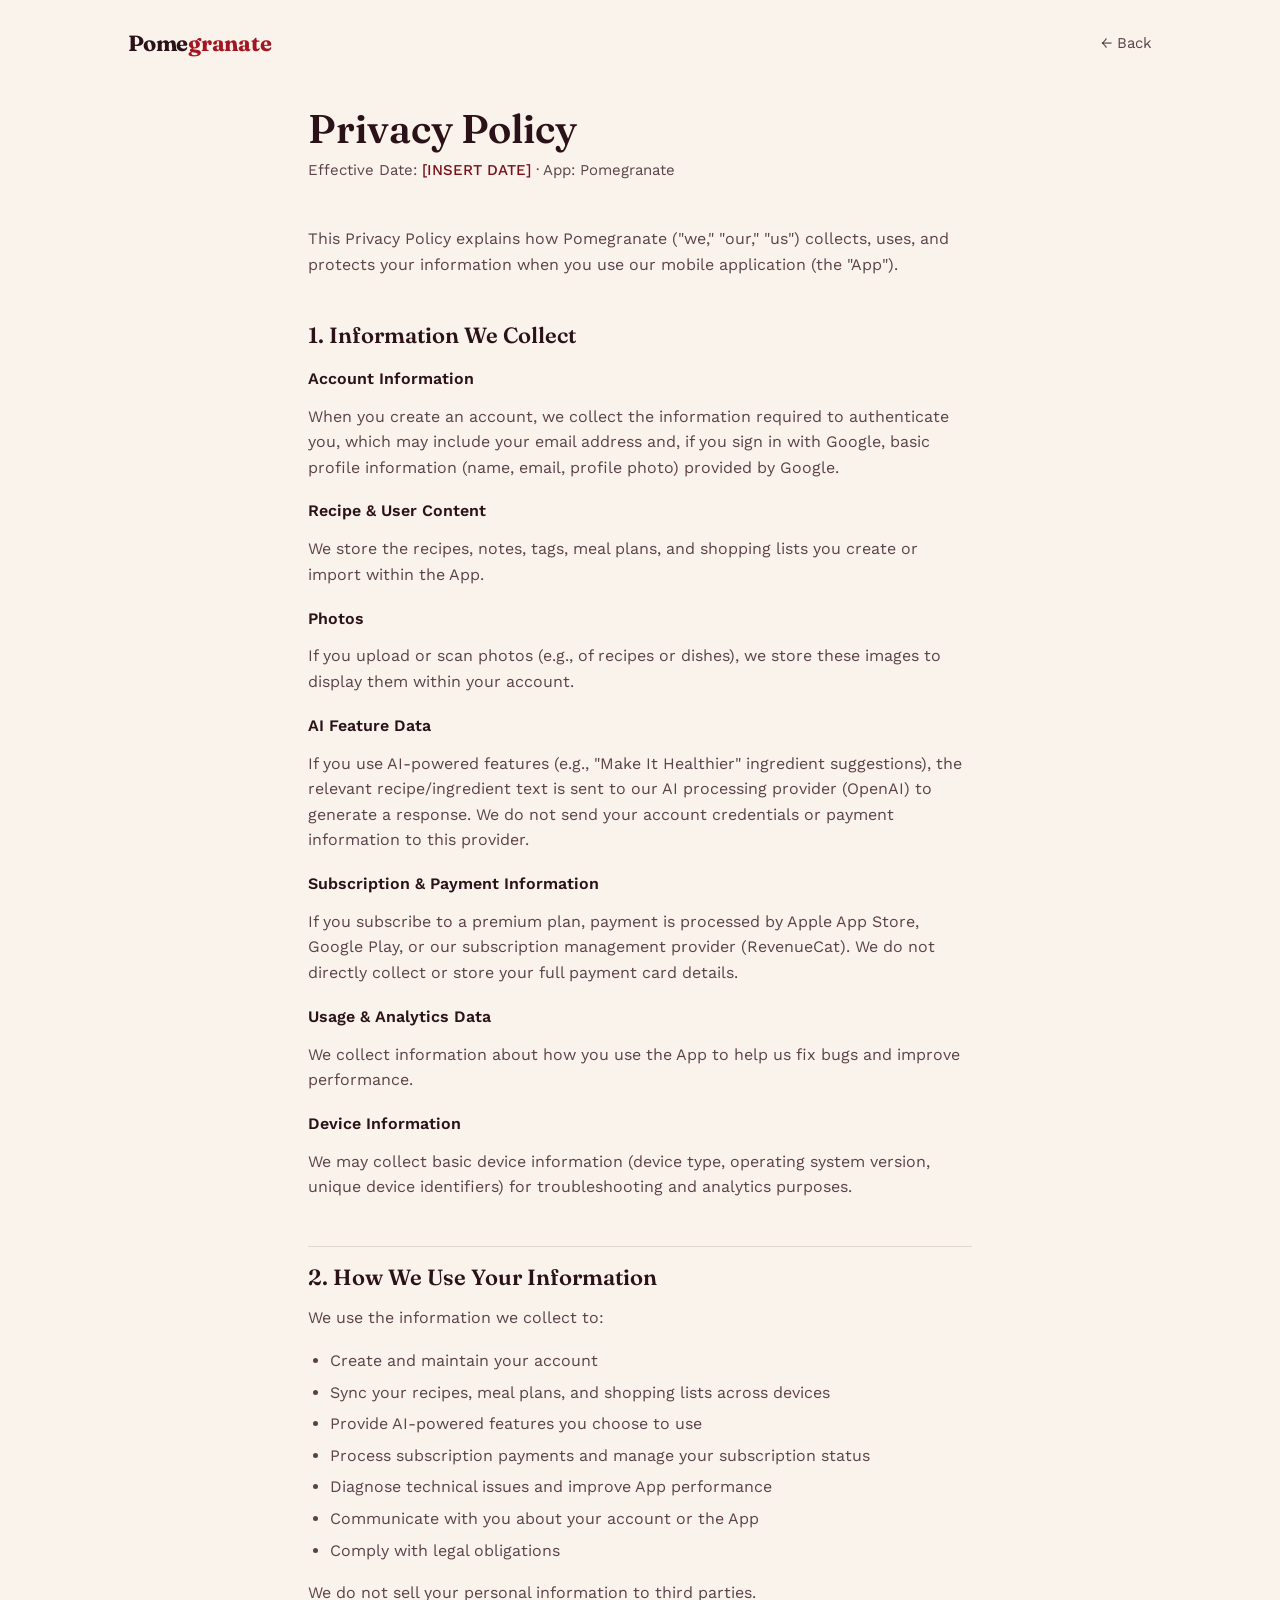
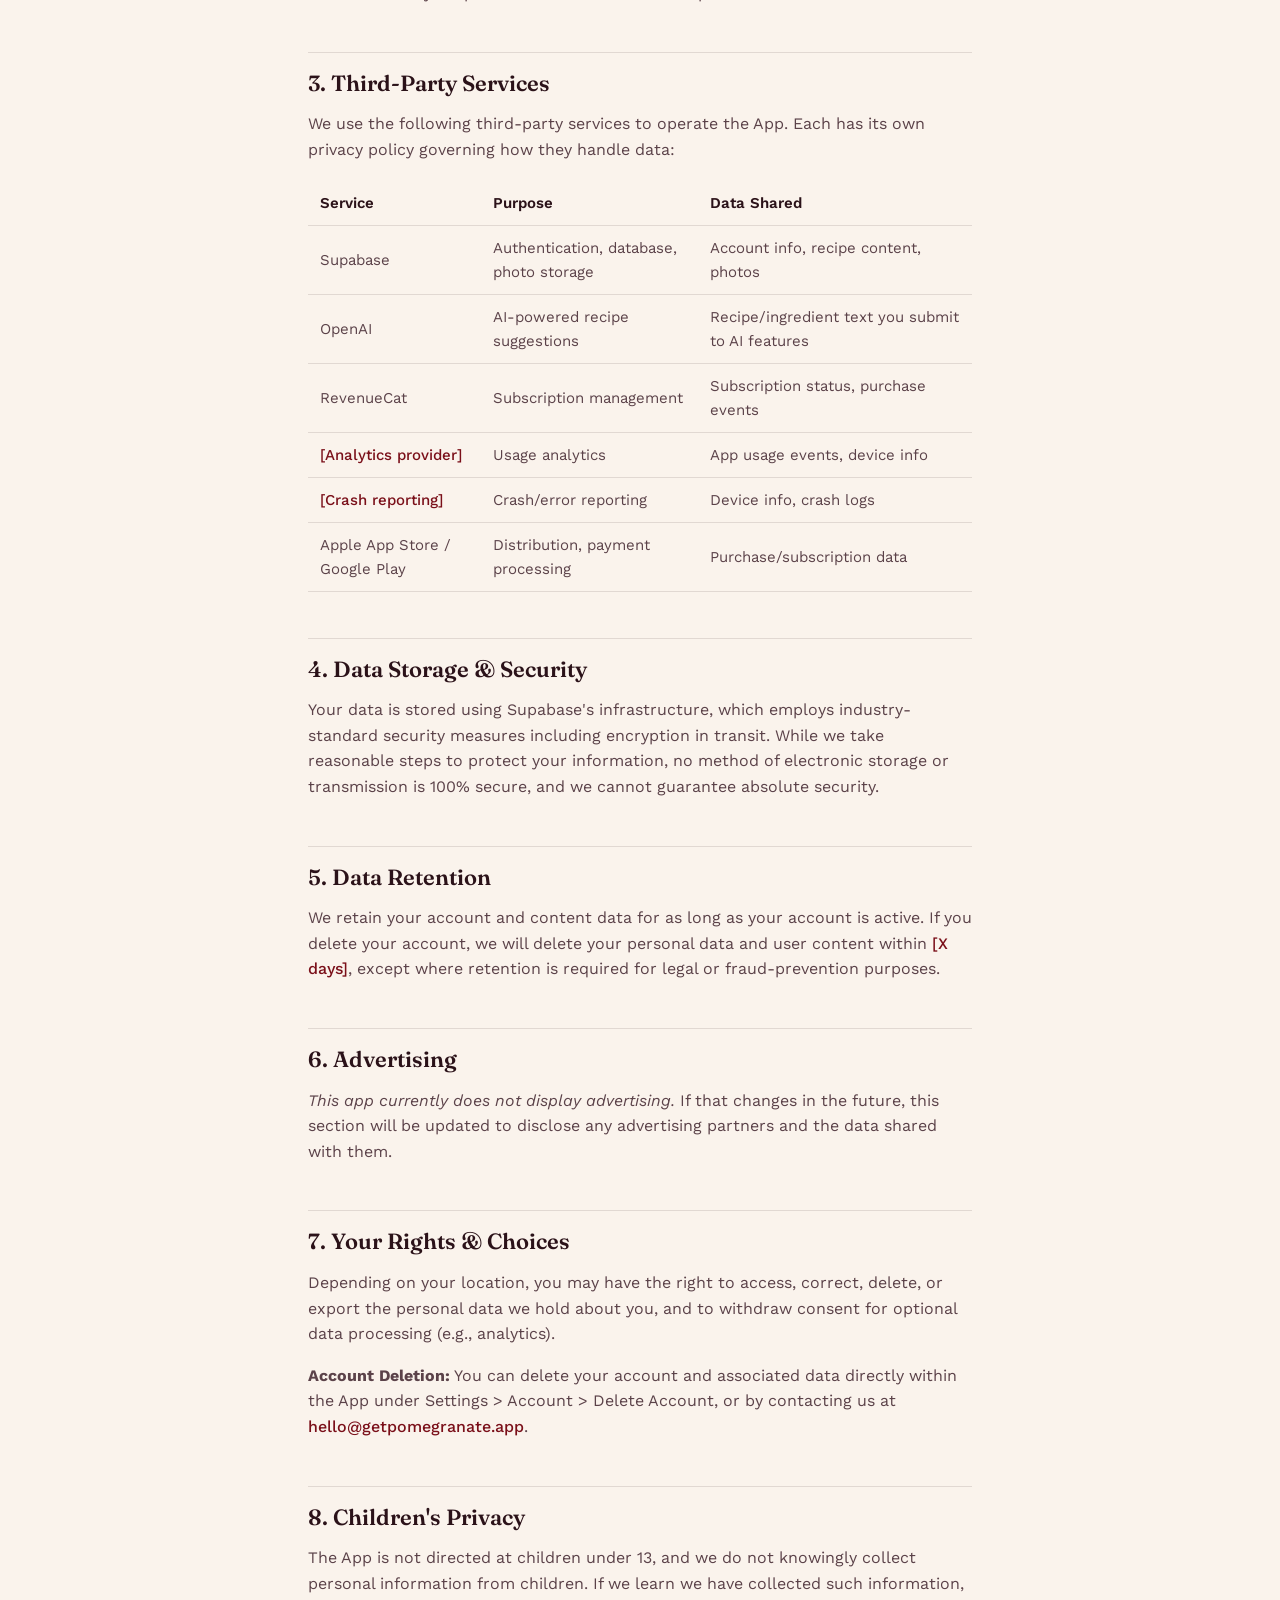
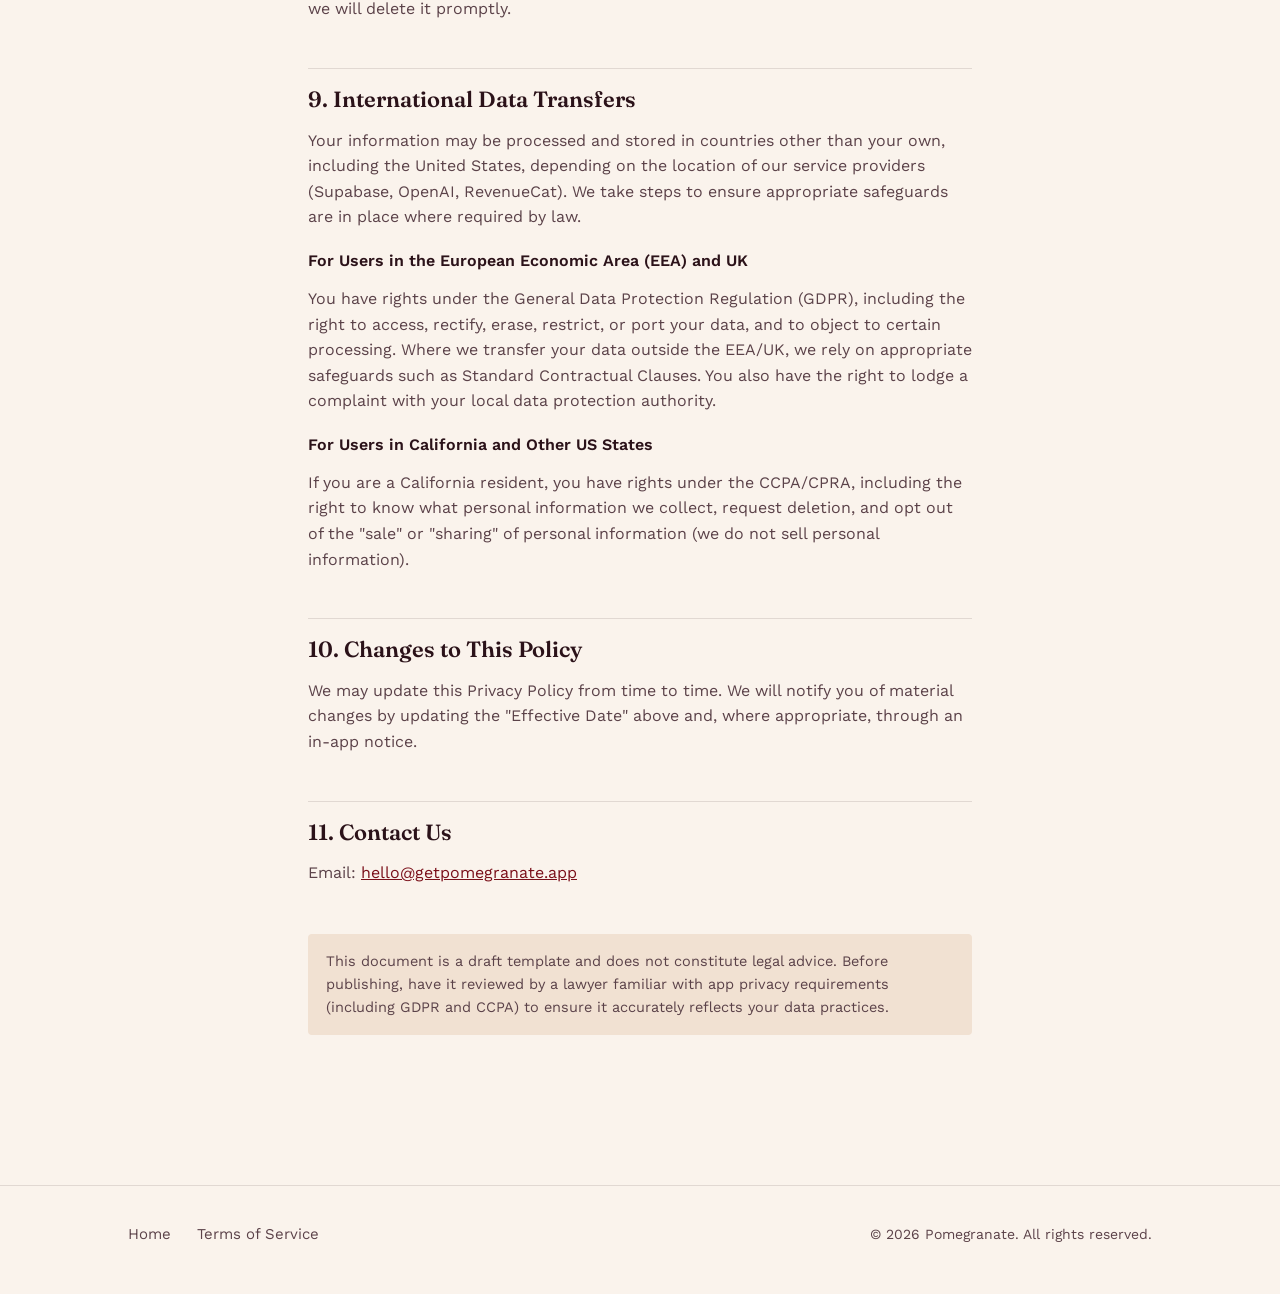
==== privacy.html @ 29c11bd3 "Add files via upload" ====
<!DOCTYPE html>
<html lang="en">
<head>
<meta charset="UTF-8">
<meta name="viewport" content="width=device-width, initial-scale=1.0">
<title>Privacy Policy — Pomegranate</title>
<link rel="stylesheet" href="styles.css">
</head>
<body>

<nav class="nav">
  <div class="wrap" style="display:flex; align-items:center; justify-content:space-between; width:100%;">
    <a href="index.html" class="mark">Pome<span>granate</span></a>
    <a class="back" href="index.html">← Back</a>
  </div>
</nav>

<article class="doc">
  <h1>Privacy Policy</h1>
  <div class="meta">Effective Date: <span class="placeholder">[INSERT DATE]</span> · App: Pomegranate</div>

  <p>This Privacy Policy explains how Pomegranate ("we," "our," "us") collects, uses, and protects your information when you use our mobile application (the "App").</p>

  <h2>1. Information We Collect</h2>
  <h3>Account Information</h3>
  <p>When you create an account, we collect the information required to authenticate you, which may include your email address and, if you sign in with Google, basic profile information (name, email, profile photo) provided by Google.</p>
  <h3>Recipe &amp; User Content</h3>
  <p>We store the recipes, notes, tags, meal plans, and shopping lists you create or import within the App.</p>
  <h3>Photos</h3>
  <p>If you upload or scan photos (e.g., of recipes or dishes), we store these images to display them within your account.</p>
  <h3>AI Feature Data</h3>
  <p>If you use AI-powered features (e.g., "Make It Healthier" ingredient suggestions), the relevant recipe/ingredient text is sent to our AI processing provider (OpenAI) to generate a response. We do not send your account credentials or payment information to this provider.</p>
  <h3>Subscription &amp; Payment Information</h3>
  <p>If you subscribe to a premium plan, payment is processed by Apple App Store, Google Play, or our subscription management provider (RevenueCat). We do not directly collect or store your full payment card details.</p>
  <h3>Usage &amp; Analytics Data</h3>
  <p>We collect information about how you use the App to help us fix bugs and improve performance.</p>
  <h3>Device Information</h3>
  <p>We may collect basic device information (device type, operating system version, unique device identifiers) for troubleshooting and analytics purposes.</p>

  <h2>2. How We Use Your Information</h2>
  <p>We use the information we collect to:</p>
  <ul>
    <li>Create and maintain your account</li>
    <li>Sync your recipes, meal plans, and shopping lists across devices</li>
    <li>Provide AI-powered features you choose to use</li>
    <li>Process subscription payments and manage your subscription status</li>
    <li>Diagnose technical issues and improve App performance</li>
    <li>Communicate with you about your account or the App</li>
    <li>Comply with legal obligations</li>
  </ul>
  <p>We do not sell your personal information to third parties.</p>

  <h2>3. Third-Party Services</h2>
  <p>We use the following third-party services to operate the App. Each has its own privacy policy governing how they handle data:</p>
  <table>
    <tr><th>Service</th><th>Purpose</th><th>Data Shared</th></tr>
    <tr><td>Supabase</td><td>Authentication, database, photo storage</td><td>Account info, recipe content, photos</td></tr>
    <tr><td>OpenAI</td><td>AI-powered recipe suggestions</td><td>Recipe/ingredient text you submit to AI features</td></tr>
    <tr><td>RevenueCat</td><td>Subscription management</td><td>Subscription status, purchase events</td></tr>
    <tr><td class="placeholder">[Analytics provider]</td><td>Usage analytics</td><td>App usage events, device info</td></tr>
    <tr><td class="placeholder">[Crash reporting]</td><td>Crash/error reporting</td><td>Device info, crash logs</td></tr>
    <tr><td>Apple App Store / Google Play</td><td>Distribution, payment processing</td><td>Purchase/subscription data</td></tr>
  </table>

  <h2>4. Data Storage &amp; Security</h2>
  <p>Your data is stored using Supabase's infrastructure, which employs industry-standard security measures including encryption in transit. While we take reasonable steps to protect your information, no method of electronic storage or transmission is 100% secure, and we cannot guarantee absolute security.</p>

  <h2>5. Data Retention</h2>
  <p>We retain your account and content data for as long as your account is active. If you delete your account, we will delete your personal data and user content within <span class="placeholder">[X days]</span>, except where retention is required for legal or fraud-prevention purposes.</p>

  <h2>6. Advertising</h2>
  <p><em>This app currently does not display advertising.</em> If that changes in the future, this section will be updated to disclose any advertising partners and the data shared with them.</p>

  <h2>7. Your Rights &amp; Choices</h2>
  <p>Depending on your location, you may have the right to access, correct, delete, or export the personal data we hold about you, and to withdraw consent for optional data processing (e.g., analytics).</p>
  <p><strong>Account Deletion:</strong> You can delete your account and associated data directly within the App under Settings &gt; Account &gt; Delete Account, or by contacting us at <span class="placeholder">hello@getpomegranate.app</span>.</p>

  <h2>8. Children's Privacy</h2>
  <p>The App is not directed at children under 13, and we do not knowingly collect personal information from children. If we learn we have collected such information, we will delete it promptly.</p>

  <h2>9. International Data Transfers</h2>
  <p>Your information may be processed and stored in countries other than your own, including the United States, depending on the location of our service providers (Supabase, OpenAI, RevenueCat). We take steps to ensure appropriate safeguards are in place where required by law.</p>
  <h3>For Users in the European Economic Area (EEA) and UK</h3>
  <p>You have rights under the General Data Protection Regulation (GDPR), including the right to access, rectify, erase, restrict, or port your data, and to object to certain processing. Where we transfer your data outside the EEA/UK, we rely on appropriate safeguards such as Standard Contractual Clauses. You also have the right to lodge a complaint with your local data protection authority.</p>
  <h3>For Users in California and Other US States</h3>
  <p>If you are a California resident, you have rights under the CCPA/CPRA, including the right to know what personal information we collect, request deletion, and opt out of the "sale" or "sharing" of personal information (we do not sell personal information).</p>

  <h2>10. Changes to This Policy</h2>
  <p>We may update this Privacy Policy from time to time. We will notify you of material changes by updating the "Effective Date" above and, where appropriate, through an in-app notice.</p>

  <h2>11. Contact Us</h2>
  <p>Email: <a href="mailto:hello@getpomegranate.app">hello@getpomegranate.app</a></p>

  <div class="note">This document is a draft template and does not constitute legal advice. Before publishing, have it reviewed by a lawyer familiar with app privacy requirements (including GDPR and CCPA) to ensure it accurately reflects your data practices.</div>
</article>

<footer>
  <div class="wrap">
    <div class="links">
      <a href="index.html">Home</a>
      <a href="terms.html">Terms of Service</a>
    </div>
    <div class="copy">© 2026 Pomegranate. All rights reserved.</div>
  </div>
</footer>

</body>
</html>
---- styles.css ----
@import url('https://fonts.googleapis.com/css2?family=Fraunces:opsz,wght@9..144,400;9..144,600;9..144,700&family=Work+Sans:wght@400;500;600&display=swap');

:root {
  --cream: #FAF3EC;
  --cream-2: #F1E1D2;
  --ink: #2B1219;
  --ink-soft: #5B4249;
  --ruby: #A31621;
  --ruby-deep: #7A0F19;
  --leaf: #3D5C46;
  --gold: #C9932E;
  --line: rgba(43, 18, 25, 0.12);
  --max-w: 1080px;
}

* { box-sizing: border-box; }

html { scroll-behavior: smooth; }

body {
  margin: 0;
  background: var(--cream);
  color: var(--ink);
  font-family: 'Work Sans', sans-serif;
  font-size: 17px;
  line-height: 1.6;
  -webkit-font-smoothing: antialiased;
}

h1, h2, h3 {
  font-family: 'Fraunces', serif;
  font-weight: 600;
  line-height: 1.12;
  margin: 0;
  color: var(--ink);
}

a { color: var(--ruby-deep); }
a:focus-visible, button:focus-visible { outline: 2px solid var(--ruby); outline-offset: 3px; }

.wrap {
  max-width: var(--max-w);
  margin: 0 auto;
  padding: 0 28px;
}

/* ---------- Nav ---------- */
.nav {
  display: flex;
  align-items: center;
  justify-content: space-between;
  padding: 26px 0;
}
.nav .mark {
  font-family: 'Fraunces', serif;
  font-weight: 700;
  font-size: 22px;
  color: var(--ink);
  text-decoration: none;
  letter-spacing: -0.01em;
}
.nav .mark span { color: var(--ruby); }
.nav a.back {
  font-size: 15px;
  color: var(--ink-soft);
  text-decoration: none;
  border-bottom: 1px solid transparent;
}
.nav a.back:hover { border-bottom-color: var(--ink-soft); }

/* ---------- Footer ---------- */
footer {
  border-top: 1px solid var(--line);
  margin-top: 90px;
  padding: 36px 0 48px;
}
footer .wrap {
  display: flex;
  flex-wrap: wrap;
  gap: 18px 32px;
  align-items: center;
  justify-content: space-between;
}
footer .links { display: flex; gap: 26px; flex-wrap: wrap; }
footer a { color: var(--ink-soft); text-decoration: none; font-size: 15px; }
footer a:hover { color: var(--ruby-deep); }
footer .copy { font-size: 14px; color: var(--ink-soft); }

/* ---------- Legal doc pages ---------- */
.doc {
  max-width: 720px;
  margin: 0 auto;
  padding: 20px 28px 60px;
}
.doc h1 { font-size: 40px; margin-bottom: 6px; }
.doc .meta { color: var(--ink-soft); font-size: 15px; margin-bottom: 44px; }
.doc h2 {
  font-size: 22px;
  margin-top: 46px;
  margin-bottom: 14px;
  padding-top: 18px;
  border-top: 1px solid var(--line);
}
.doc h2:first-of-type { border-top: none; padding-top: 0; }
.doc h3 { font-family: 'Work Sans', sans-serif; font-weight: 600; font-size: 16px; margin-top: 22px; margin-bottom: 8px; }
.doc p, .doc li { color: var(--ink-soft); font-size: 16px; }
.doc ul, .doc ol { padding-left: 22px; }
.doc li { margin-bottom: 6px; }
.doc table { width: 100%; border-collapse: collapse; margin: 18px 0; font-size: 15px; }
.doc th, .doc td { text-align: left; padding: 10px 12px; border-bottom: 1px solid var(--line); color: var(--ink-soft); }
.doc th { color: var(--ink); font-weight: 600; }
.doc .note {
  background: var(--cream-2);
  border-radius: 4px;
  padding: 16px 18px;
  font-size: 14.5px;
  color: var(--ink-soft);
  margin-top: 48px;
}
.doc .placeholder { color: var(--ruby-deep); font-weight: 500; }
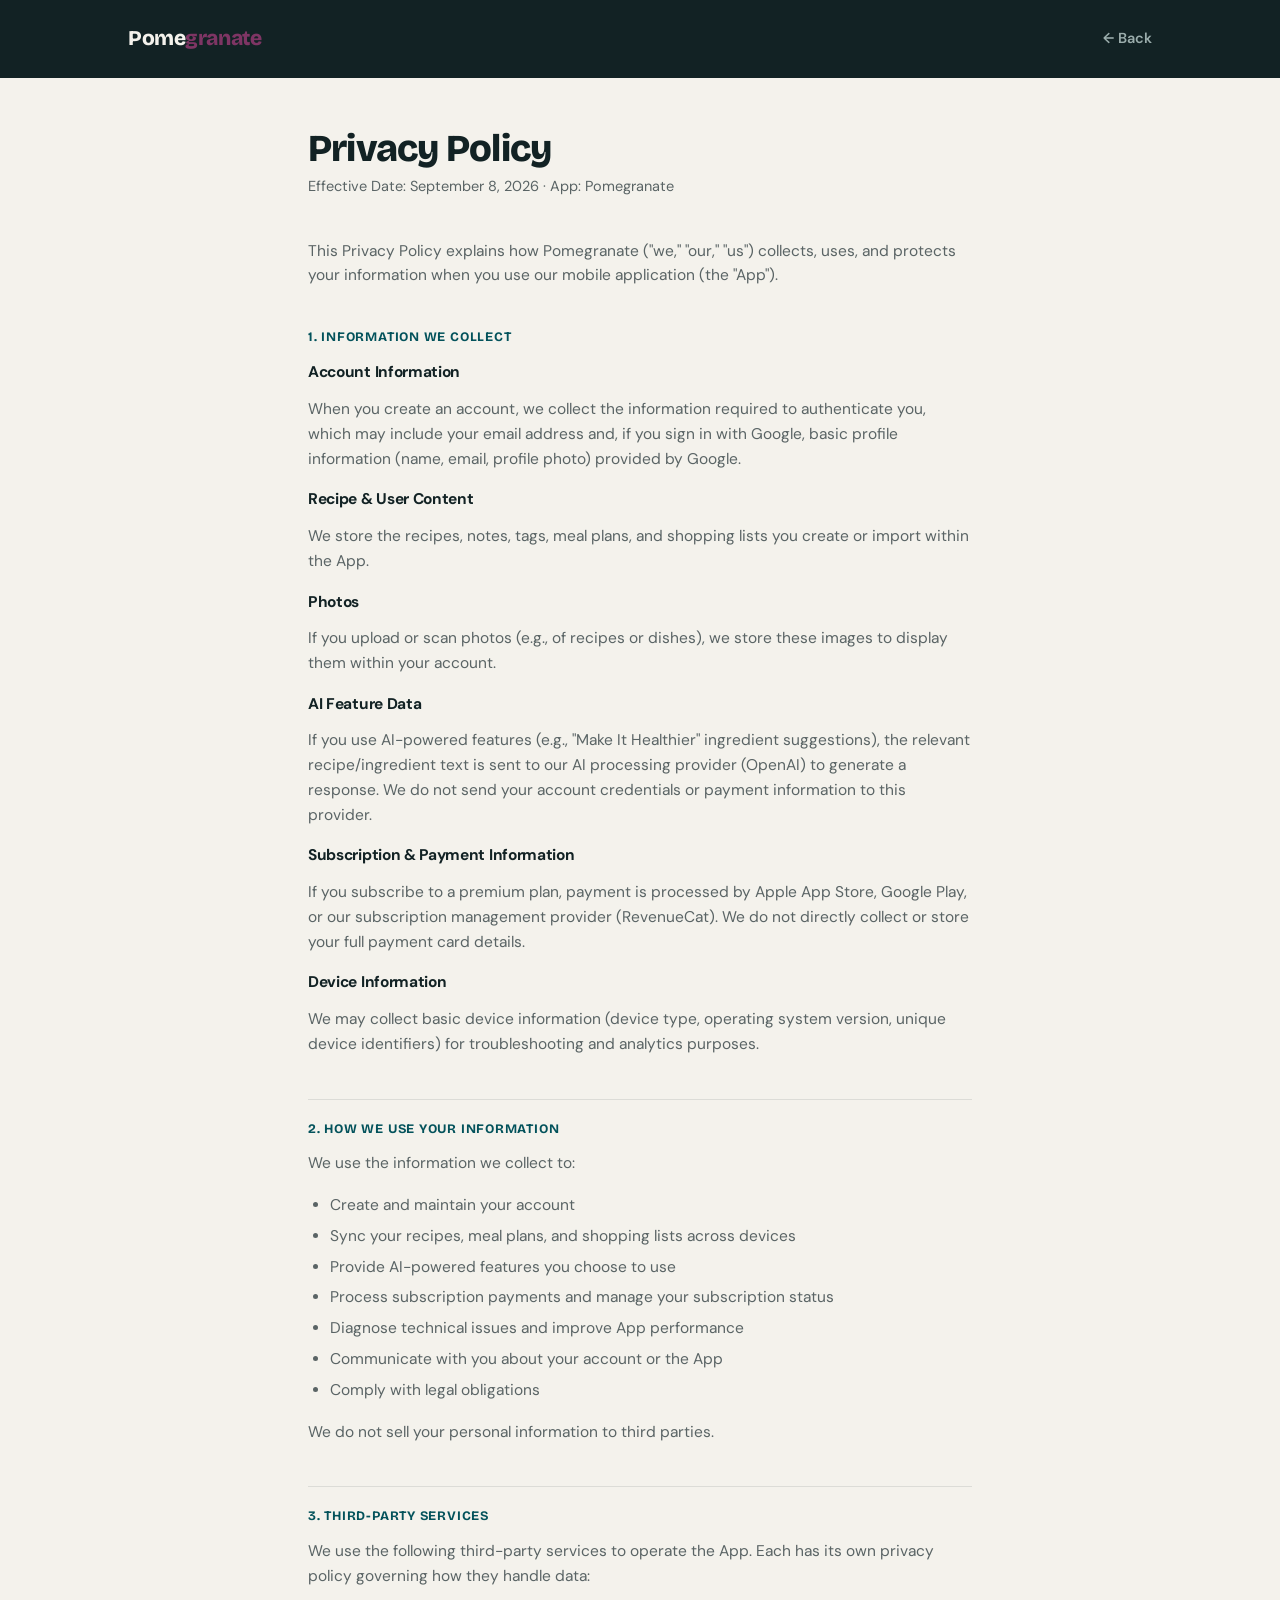
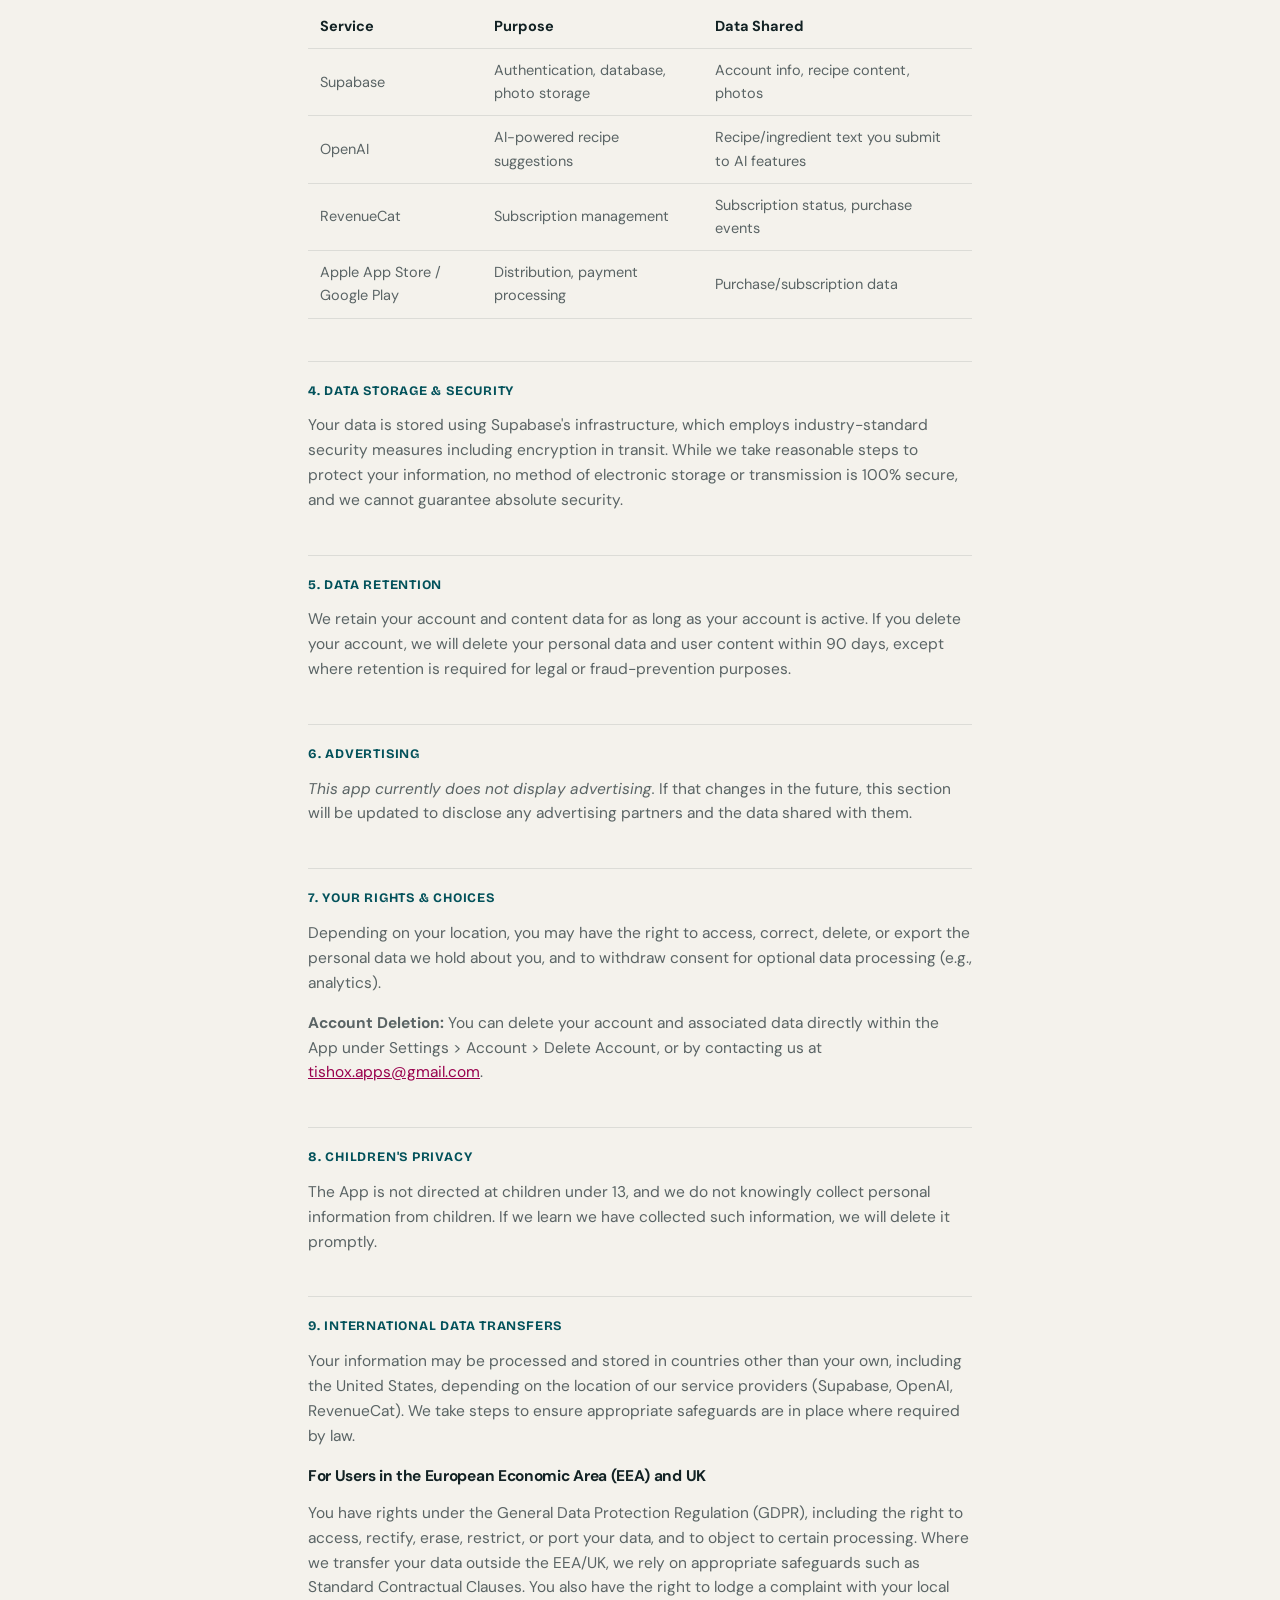
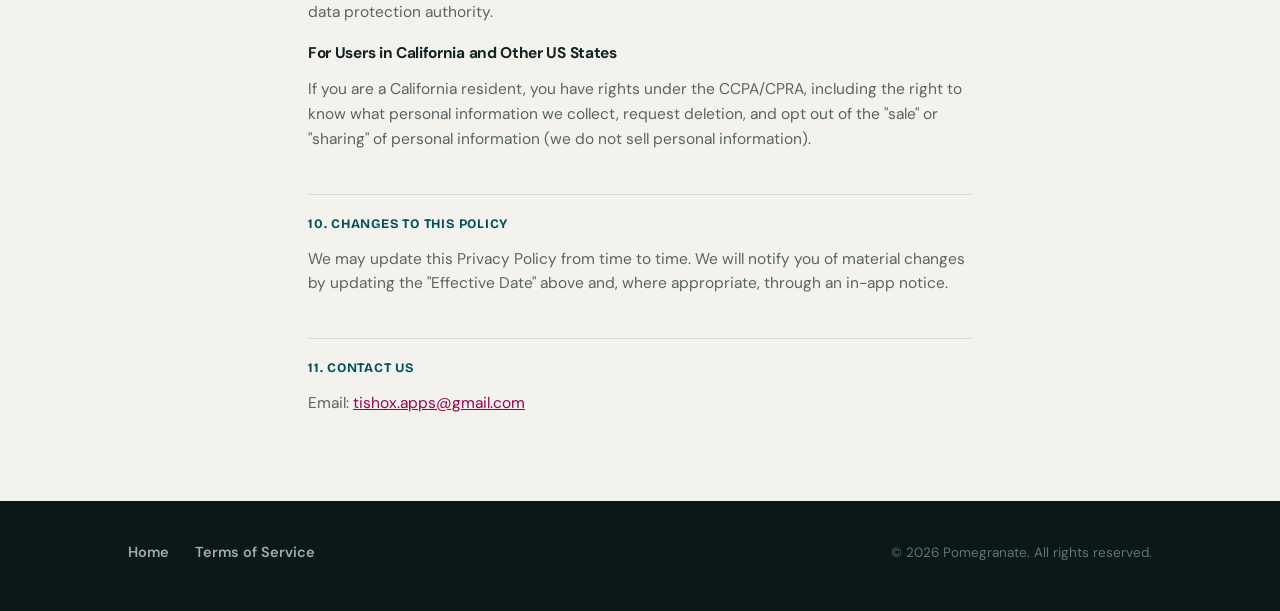
==== commit 04e3f771: "Add files via upload" ====
--- a/privacy.html
+++ b/privacy.html
@@ -17,7 +17,7 @@
 
 <article class="doc">
   <h1>Privacy Policy</h1>
-  <div class="meta">Effective Date: <span class="placeholder">[INSERT DATE]</span> · App: Pomegranate</div>
+  <div class="meta">Effective Date: September 8, 2026 · App: Pomegranate</div>
 
   <p>This Privacy Policy explains how Pomegranate ("we," "our," "us") collects, uses, and protects your information when you use our mobile application (the "App").</p>
 
@@ -32,8 +32,6 @@
   <p>If you use AI-powered features (e.g., "Make It Healthier" ingredient suggestions), the relevant recipe/ingredient text is sent to our AI processing provider (OpenAI) to generate a response. We do not send your account credentials or payment information to this provider.</p>
   <h3>Subscription &amp; Payment Information</h3>
   <p>If you subscribe to a premium plan, payment is processed by Apple App Store, Google Play, or our subscription management provider (RevenueCat). We do not directly collect or store your full payment card details.</p>
-  <h3>Usage &amp; Analytics Data</h3>
-  <p>We collect information about how you use the App to help us fix bugs and improve performance.</p>
   <h3>Device Information</h3>
   <p>We may collect basic device information (device type, operating system version, unique device identifiers) for troubleshooting and analytics purposes.</p>
 
@@ -57,8 +55,6 @@
     <tr><td>Supabase</td><td>Authentication, database, photo storage</td><td>Account info, recipe content, photos</td></tr>
     <tr><td>OpenAI</td><td>AI-powered recipe suggestions</td><td>Recipe/ingredient text you submit to AI features</td></tr>
     <tr><td>RevenueCat</td><td>Subscription management</td><td>Subscription status, purchase events</td></tr>
-    <tr><td class="placeholder">[Analytics provider]</td><td>Usage analytics</td><td>App usage events, device info</td></tr>
-    <tr><td class="placeholder">[Crash reporting]</td><td>Crash/error reporting</td><td>Device info, crash logs</td></tr>
     <tr><td>Apple App Store / Google Play</td><td>Distribution, payment processing</td><td>Purchase/subscription data</td></tr>
   </table>
 
@@ -66,14 +62,14 @@
   <p>Your data is stored using Supabase's infrastructure, which employs industry-standard security measures including encryption in transit. While we take reasonable steps to protect your information, no method of electronic storage or transmission is 100% secure, and we cannot guarantee absolute security.</p>
 
   <h2>5. Data Retention</h2>
-  <p>We retain your account and content data for as long as your account is active. If you delete your account, we will delete your personal data and user content within <span class="placeholder">[X days]</span>, except where retention is required for legal or fraud-prevention purposes.</p>
+  <p>We retain your account and content data for as long as your account is active. If you delete your account, we will delete your personal data and user content within 90 days, except where retention is required for legal or fraud-prevention purposes.</p>
 
   <h2>6. Advertising</h2>
   <p><em>This app currently does not display advertising.</em> If that changes in the future, this section will be updated to disclose any advertising partners and the data shared with them.</p>
 
   <h2>7. Your Rights &amp; Choices</h2>
   <p>Depending on your location, you may have the right to access, correct, delete, or export the personal data we hold about you, and to withdraw consent for optional data processing (e.g., analytics).</p>
-  <p><strong>Account Deletion:</strong> You can delete your account and associated data directly within the App under Settings &gt; Account &gt; Delete Account, or by contacting us at <span class="placeholder">hello@getpomegranate.app</span>.</p>
+  <p><strong>Account Deletion:</strong> You can delete your account and associated data directly within the App under Settings &gt; Account &gt; Delete Account, or by contacting us at <a href="mailto:tishox.apps@gmail.com">tishox.apps@gmail.com</a>.</p>
 
   <h2>8. Children's Privacy</h2>
   <p>The App is not directed at children under 13, and we do not knowingly collect personal information from children. If we learn we have collected such information, we will delete it promptly.</p>
@@ -89,9 +85,9 @@
   <p>We may update this Privacy Policy from time to time. We will notify you of material changes by updating the "Effective Date" above and, where appropriate, through an in-app notice.</p>
 
   <h2>11. Contact Us</h2>
-  <p>Email: <a href="mailto:hello@getpomegranate.app">hello@getpomegranate.app</a></p>
+  <p>Email: <a href="mailto:tishox.apps@gmail.com">tishox.apps@gmail.com</a></p>
 
-  <div class="note">This document is a draft template and does not constitute legal advice. Before publishing, have it reviewed by a lawyer familiar with app privacy requirements (including GDPR and CCPA) to ensure it accurately reflects your data practices.</div>
+
 </article>
 
 <footer>
--- a/styles.css
+++ b/styles.css
@@ -1,120 +1,108 @@
-@import url('https://fonts.googleapis.com/css2?family=Fraunces:opsz,wght@9..144,400;9..144,600;9..144,700&family=Work+Sans:wght@400;500;600&display=swap');
+@import url('https://fonts.googleapis.com/css2?family=Bricolage+Grotesque:wght@700;800&family=DM+Sans:wght@400;500;600;700&display=swap');
 
 :root {
-  --cream: #FAF3EC;
-  --cream-2: #F1E1D2;
-  --ink: #2B1219;
-  --ink-soft: #5B4249;
-  --ruby: #A31621;
-  --ruby-deep: #7A0F19;
-  --leaf: #3D5C46;
-  --gold: #C9932E;
-  --line: rgba(43, 18, 25, 0.12);
+  --header: #122224;
+  --nav: #0B1819;
+  --ground: #F4F2EC;
+  --white: #FFFFFF;
+  --ink: #122224;
+  --button: #581D37;
+  --accent: #99004D;
+  --pill: #7E3564;
+  --teal: #03525B;
+  --sage: #638E8E;
+  --blush: #EDC6D3;
+  --blush-ink: #5E1230;
+  --on-dark: #F4F2EC;
+  --on-dark-muted: #9BADAC;
+  --on-dark-faint: #5E7574;
+  --on-light-muted: #5A6465;
+  --on-light-meta: #8A9291;
+  --line: rgba(18, 34, 36, 0.1);
+  --line-dark: rgba(244, 242, 236, 0.14);
   --max-w: 1080px;
 }
 
 * { box-sizing: border-box; }
-
 html { scroll-behavior: smooth; }
 
 body {
   margin: 0;
-  background: var(--cream);
+  background: var(--ground);
   color: var(--ink);
-  font-family: 'Work Sans', sans-serif;
+  font-family: 'DM Sans', sans-serif;
   font-size: 17px;
   line-height: 1.6;
   -webkit-font-smoothing: antialiased;
 }
 
 h1, h2, h3 {
-  font-family: 'Fraunces', serif;
-  font-weight: 600;
-  line-height: 1.12;
+  font-family: 'Bricolage Grotesque', sans-serif;
+  font-weight: 800;
+  letter-spacing: -0.02em;
+  line-height: 1.1;
   margin: 0;
   color: var(--ink);
 }
 
-a { color: var(--ruby-deep); }
-a:focus-visible, button:focus-visible { outline: 2px solid var(--ruby); outline-offset: 3px; }
+a { color: var(--accent); }
+a:focus-visible, button:focus-visible { outline: 2px solid var(--accent); outline-offset: 3px; }
 
-.wrap {
-  max-width: var(--max-w);
-  margin: 0 auto;
-  padding: 0 28px;
+.wrap { max-width: var(--max-w); margin: 0 auto; padding: 0 28px; }
+
+.eyebrow {
+  font-size: 11px;
+  font-weight: 700;
+  letter-spacing: 0.08em;
+  text-transform: uppercase;
+  color: var(--teal);
 }
 
-/* ---------- Nav ---------- */
-.nav {
-  display: flex;
-  align-items: center;
-  justify-content: space-between;
-  padding: 26px 0;
+/* ---------- Nav (dark, like the app header) ---------- */
+.nav { background: var(--header); padding: 22px 0; }
+.nav .row { display: flex; align-items: center; justify-content: space-between; }
+.nav .mark {
+  font-family: 'Bricolage Grotesque', sans-serif;
+  font-weight: 800;
+  font-size: 21px;
+  letter-spacing: -0.02em;
+  color: var(--on-dark);
+  text-decoration: none;
 }
-.nav .mark {
-  font-family: 'Fraunces', serif;
-  font-weight: 700;
-  font-size: 22px;
-  color: var(--ink);
-  text-decoration: none;
-  letter-spacing: -0.01em;
-}
-.nav .mark span { color: var(--ruby); }
-.nav a.back {
-  font-size: 15px;
-  color: var(--ink-soft);
-  text-decoration: none;
-  border-bottom: 1px solid transparent;
-}
-.nav a.back:hover { border-bottom-color: var(--ink-soft); }
+.nav .mark span { color: var(--pill); }
+.nav a.back { font-size: 14.5px; font-weight: 600; color: var(--on-dark-muted); text-decoration: none; }
+.nav a.back:hover { color: var(--on-dark); }
 
-/* ---------- Footer ---------- */
-footer {
-  border-top: 1px solid var(--line);
-  margin-top: 90px;
-  padding: 36px 0 48px;
-}
+/* ---------- Footer (dark, like the bottom nav) ---------- */
+footer { background: var(--nav); padding: 40px 0 46px; }
 footer .wrap {
-  display: flex;
-  flex-wrap: wrap;
-  gap: 18px 32px;
-  align-items: center;
-  justify-content: space-between;
+  display: flex; flex-wrap: wrap; gap: 18px 32px;
+  align-items: center; justify-content: space-between;
 }
 footer .links { display: flex; gap: 26px; flex-wrap: wrap; }
-footer a { color: var(--ink-soft); text-decoration: none; font-size: 15px; }
-footer a:hover { color: var(--ruby-deep); }
-footer .copy { font-size: 14px; color: var(--ink-soft); }
+footer a { color: var(--on-dark-muted); text-decoration: none; font-size: 14.5px; font-weight: 600; }
+footer a:hover { color: var(--on-dark); }
+footer .copy { font-size: 13.5px; color: var(--on-dark-faint); }
 
 /* ---------- Legal doc pages ---------- */
-.doc {
-  max-width: 720px;
-  margin: 0 auto;
-  padding: 20px 28px 60px;
-}
-.doc h1 { font-size: 40px; margin-bottom: 6px; }
-.doc .meta { color: var(--ink-soft); font-size: 15px; margin-bottom: 44px; }
+.doc { max-width: 720px; margin: 0 auto; padding: 50px 28px 70px; }
+.doc h1 { font-size: 38px; margin-bottom: 6px; }
+.doc .meta { color: var(--on-light-muted); font-size: 14.5px; margin-bottom: 40px; }
 .doc h2 {
-  font-size: 22px;
-  margin-top: 46px;
-  margin-bottom: 14px;
-  padding-top: 18px;
+  font-size: 13px; font-weight: 700; letter-spacing: 0.06em; text-transform: uppercase;
+  color: var(--teal); margin-top: 42px; margin-bottom: 14px; padding-top: 22px;
   border-top: 1px solid var(--line);
 }
 .doc h2:first-of-type { border-top: none; padding-top: 0; }
-.doc h3 { font-family: 'Work Sans', sans-serif; font-weight: 600; font-size: 16px; margin-top: 22px; margin-bottom: 8px; }
-.doc p, .doc li { color: var(--ink-soft); font-size: 16px; }
+.doc h3 { font-family: 'DM Sans', sans-serif; font-weight: 700; font-size: 15.5px; margin-top: 20px; margin-bottom: 8px; color: var(--ink); }
+.doc p, .doc li { color: var(--on-light-muted); font-size: 15.5px; }
 .doc ul, .doc ol { padding-left: 22px; }
 .doc li { margin-bottom: 6px; }
-.doc table { width: 100%; border-collapse: collapse; margin: 18px 0; font-size: 15px; }
-.doc th, .doc td { text-align: left; padding: 10px 12px; border-bottom: 1px solid var(--line); color: var(--ink-soft); }
-.doc th { color: var(--ink); font-weight: 600; }
+.doc table { width: 100%; border-collapse: collapse; margin: 16px 0; font-size: 14.5px; }
+.doc th, .doc td { text-align: left; padding: 10px 12px; border-bottom: 1px solid var(--line); color: var(--on-light-muted); }
+.doc th { color: var(--ink); font-weight: 700; }
 .doc .note {
-  background: var(--cream-2);
-  border-radius: 4px;
-  padding: 16px 18px;
-  font-size: 14.5px;
-  color: var(--ink-soft);
-  margin-top: 48px;
+  background: var(--white); border: 1px solid var(--line); border-radius: 8px;
+  padding: 16px 18px; font-size: 14px; color: var(--on-light-muted); margin-top: 44px;
 }
-.doc .placeholder { color: var(--ruby-deep); font-weight: 500; }
+.doc .placeholder { color: var(--accent); font-weight: 600; }
